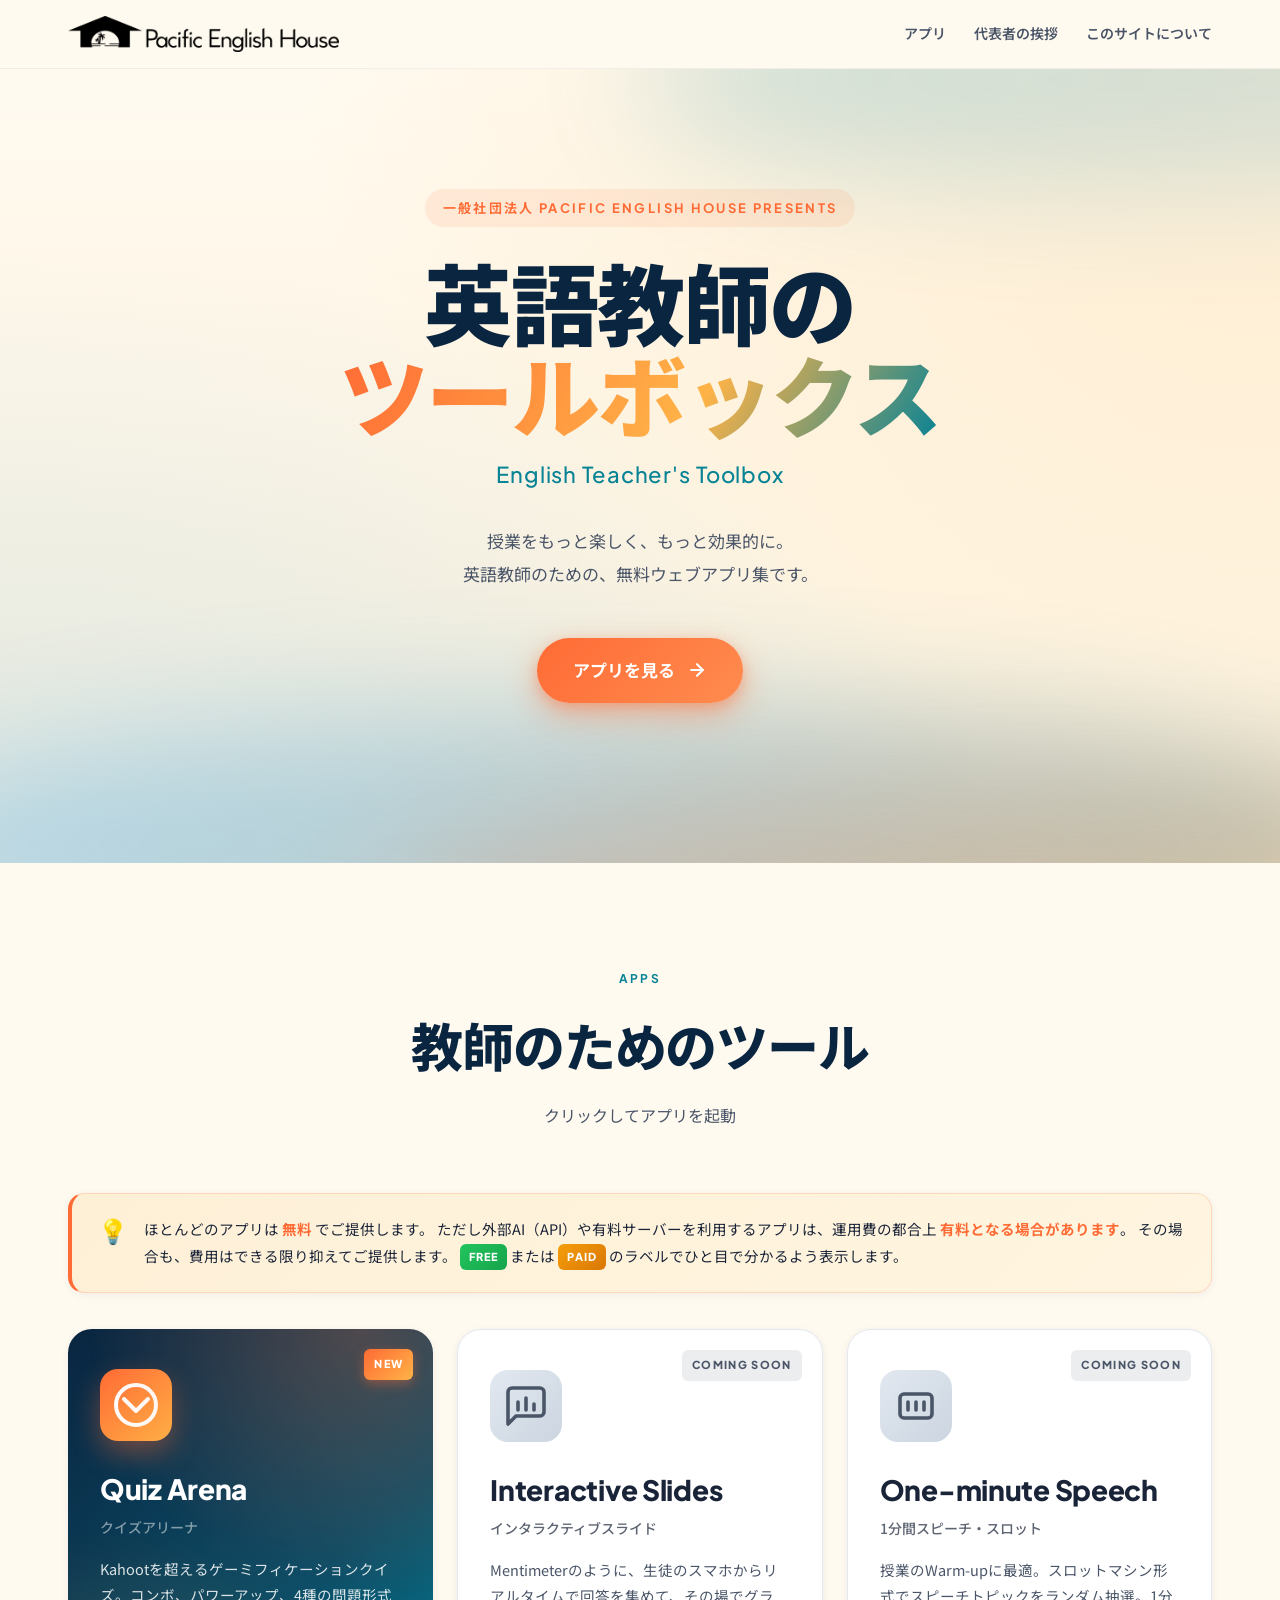
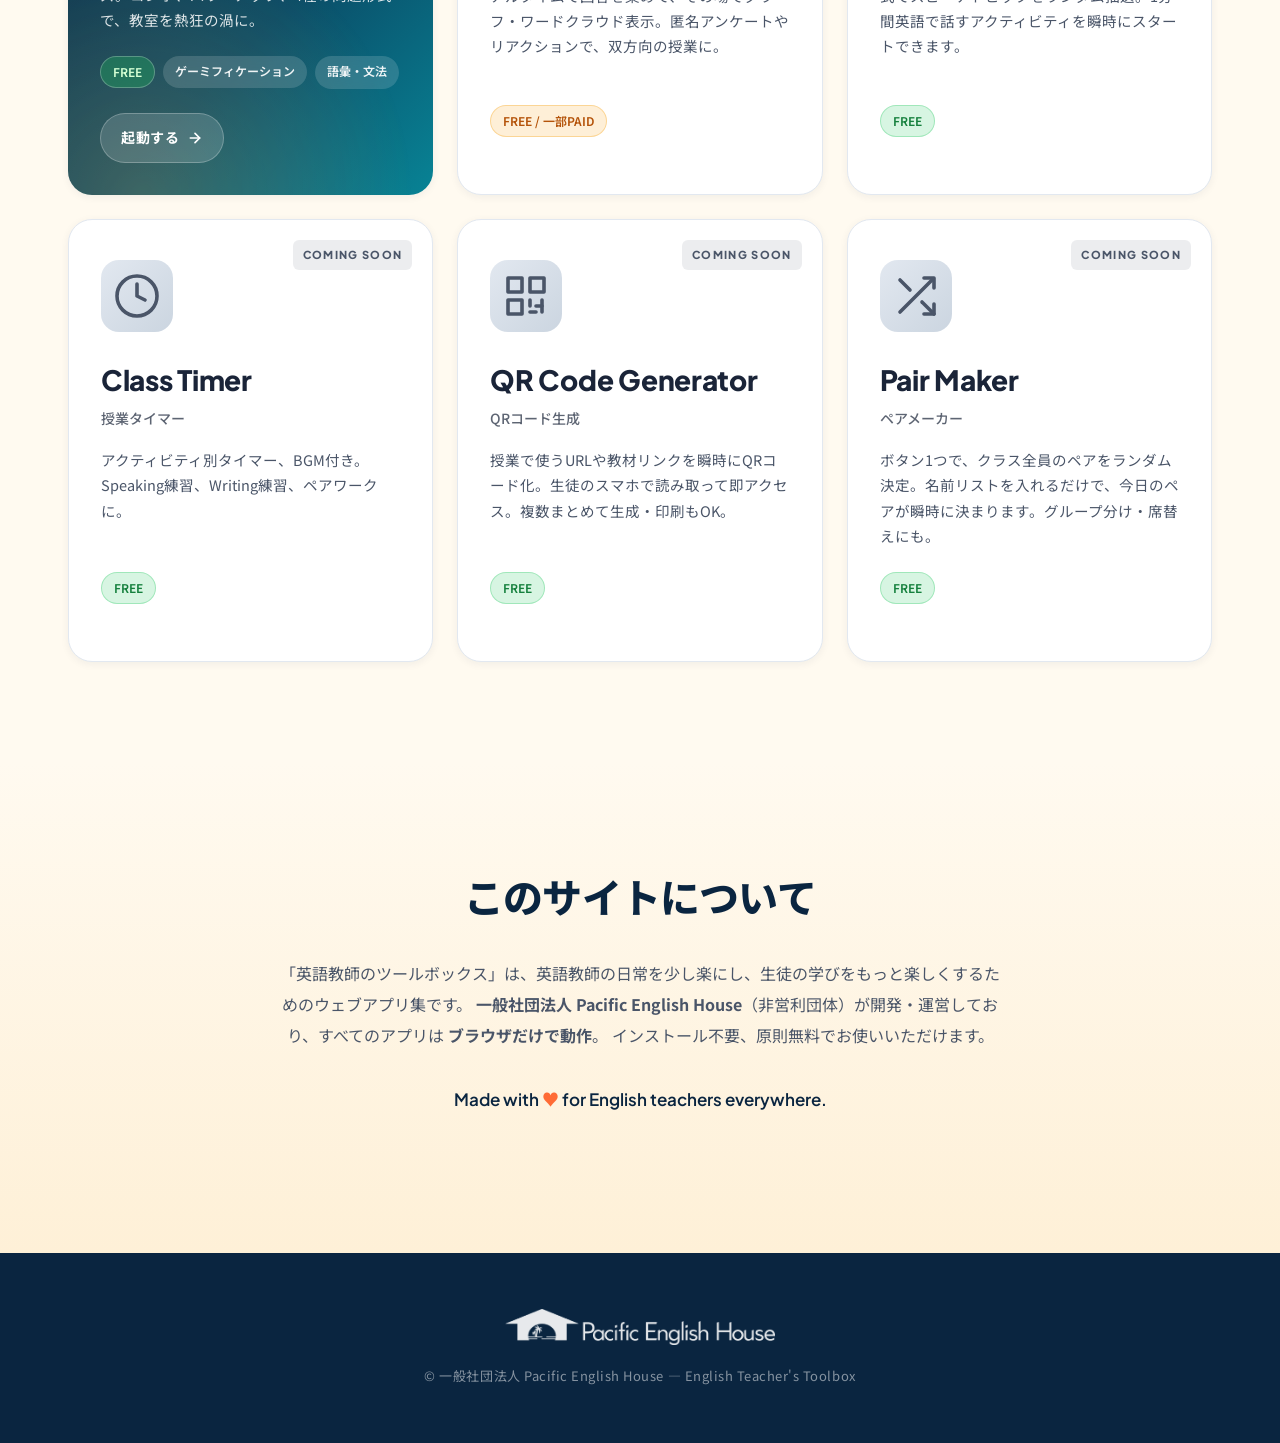
==== index.html @ d3c03cf7 "Initial commit: English Teacher's Toolbox with Quiz Arena - Main landing page with Pacific English H" ====
<!DOCTYPE html>
<html lang="ja">
<head>
  <meta charset="UTF-8" />
  <meta name="viewport" content="width=device-width, initial-scale=1.0" />
  <title>英語教師のツールボックス | English Teacher's Toolbox</title>
  <meta name="description" content="英語教師のためのウェブアプリ集。授業を盛り上げるゲーミフィケーションツールから、教材作成まで。" />
  <link rel="preconnect" href="https://fonts.googleapis.com" />
  <link rel="preconnect" href="https://fonts.gstatic.com" crossorigin />
  <link href="https://fonts.googleapis.com/css2?family=Plus+Jakarta+Sans:wght@400;500;600;700;800&family=Noto+Sans+JP:wght@400;500;700;900&display=swap" rel="stylesheet" />
  <link rel="stylesheet" href="styles/main.css" />
</head>
<body>
  <!-- Header -->
  <header class="site-header">
    <div class="header-inner">
      <a href="#" class="brand">
        <img src="PNG/PNG_Black/logo_black_side.png" alt="Pacific English House" class="brand-logo" />
      </a>
      <nav class="site-nav">
        <a href="#apps">アプリ</a>
        <a href="about.html">代表者の挨拶</a>
        <a href="#about">このサイトについて</a>
      </nav>
    </div>
  </header>

  <!-- Hero Section -->
  <section class="hero">
    <div class="hero-bg">
      <div class="hero-wave wave-1"></div>
      <div class="hero-wave wave-2"></div>
      <div class="hero-wave wave-3"></div>
    </div>
    <div class="hero-content">
      <span class="hero-eyebrow">一般社団法人 Pacific English House Presents</span>
      <h1 class="hero-title">
        英語教師の<br />
        <span class="hero-title-accent">ツールボックス</span>
      </h1>
      <p class="hero-subtitle">English Teacher's Toolbox</p>
      <p class="hero-description">
        授業をもっと楽しく、もっと効果的に。<br />
        英語教師のための、無料ウェブアプリ集です。
      </p>
      <a href="#apps" class="hero-cta">
        <span>アプリを見る</span>
        <svg width="20" height="20" viewBox="0 0 24 24" fill="none" stroke="currentColor" stroke-width="2.5" stroke-linecap="round" stroke-linejoin="round"><line x1="5" y1="12" x2="19" y2="12"></line><polyline points="12 5 19 12 12 19"></polyline></svg>
      </a>
    </div>
  </section>

  <!-- Apps Section -->
  <section id="apps" class="apps-section">
    <div class="section-header">
      <span class="section-eyebrow">Apps</span>
      <h2 class="section-title">教師のためのツール</h2>
      <p class="section-subtitle">クリックしてアプリを起動</p>
    </div>

    <div class="apps-pricing-note">
      <span class="apps-pricing-icon">💡</span>
      <p>
        ほとんどのアプリは <strong>無料</strong> でご提供します。
        ただし外部AI（API）や有料サーバーを利用するアプリは、運用費の都合上 <strong>有料となる場合があります</strong>。
        その場合も、費用はできる限り抑えてご提供します。
        <span class="apps-pricing-tag">FREE</span> または
        <span class="apps-pricing-tag tag-paid">PAID</span> のラベルでひと目で分かるよう表示します。
      </p>
    </div>

    <div class="apps-grid">
      <!-- Quiz Arena Card -->
      <a href="apps/quiz-arena/index.html" class="app-card app-card-featured">
        <div class="app-card-icon">
          <svg width="48" height="48" viewBox="0 0 24 24" fill="none" stroke="currentColor" stroke-width="2" stroke-linecap="round" stroke-linejoin="round">
            <path d="M6 9l6 6 6-6"/>
            <circle cx="12" cy="12" r="10"/>
          </svg>
          <div class="app-card-icon-bg"></div>
        </div>
        <div class="app-card-badge">NEW</div>
        <h3 class="app-card-title">Quiz Arena</h3>
        <p class="app-card-jp">クイズアリーナ</p>
        <p class="app-card-desc">
          Kahootを超えるゲーミフィケーションクイズ。コンボ、パワーアップ、4種の問題形式で、教室を熱狂の渦に。
        </p>
        <div class="app-card-tags">
          <span class="tag tag-free">FREE</span>
          <span class="tag">ゲーミフィケーション</span>
          <span class="tag">語彙・文法</span>
        </div>
        <div class="app-card-launch">
          起動する
          <svg width="16" height="16" viewBox="0 0 24 24" fill="none" stroke="currentColor" stroke-width="2.5" stroke-linecap="round" stroke-linejoin="round"><line x1="5" y1="12" x2="19" y2="12"></line><polyline points="12 5 19 12 12 19"></polyline></svg>
        </div>
      </a>

      <!-- Interactive Slides -->
      <div class="app-card app-card-coming">
        <div class="app-card-icon">
          <svg width="48" height="48" viewBox="0 0 24 24" fill="none" stroke="currentColor" stroke-width="1.8" stroke-linecap="round" stroke-linejoin="round">
            <path d="M21 15a2 2 0 0 1-2 2H7l-4 4V5a2 2 0 0 1 2-2h14a2 2 0 0 1 2 2z"/>
            <line x1="8" y1="10" x2="8" y2="14"/>
            <line x1="12" y1="8" x2="12" y2="14"/>
            <line x1="16" y1="11" x2="16" y2="14"/>
          </svg>
        </div>
        <div class="app-card-badge badge-soon">COMING SOON</div>
        <h3 class="app-card-title">Interactive Slides</h3>
        <p class="app-card-jp">インタラクティブスライド</p>
        <p class="app-card-desc">
          Mentimeterのように、生徒のスマホからリアルタイムで回答を集めて、その場でグラフ・ワードクラウド表示。匿名アンケートやリアクションで、双方向の授業に。
        </p>
        <div class="app-card-tags">
          <span class="tag tag-paid-soft">FREE / 一部PAID</span>
        </div>
      </div>

      <!-- One-minute Speech -->
      <div class="app-card app-card-coming">
        <div class="app-card-icon">
          <svg width="48" height="48" viewBox="0 0 24 24" fill="none" stroke="currentColor" stroke-width="1.8" stroke-linecap="round" stroke-linejoin="round">
            <rect x="4" y="6" width="16" height="12" rx="2"/>
            <line x1="8" y1="10" x2="8" y2="14"/>
            <line x1="12" y1="10" x2="12" y2="14"/>
            <line x1="16" y1="10" x2="16" y2="14"/>
          </svg>
        </div>
        <div class="app-card-badge badge-soon">COMING SOON</div>
        <h3 class="app-card-title">One-minute Speech</h3>
        <p class="app-card-jp">1分間スピーチ・スロット</p>
        <p class="app-card-desc">
          授業のWarm-upに最適。スロットマシン形式でスピーチトピックをランダム抽選。1分間英語で話すアクティビティを瞬時にスタートできます。
        </p>
        <div class="app-card-tags">
          <span class="tag tag-free">FREE</span>
        </div>
      </div>

      <!-- Class Timer (kept) -->
      <div class="app-card app-card-coming">
        <div class="app-card-icon">
          <svg width="48" height="48" viewBox="0 0 24 24" fill="none" stroke="currentColor" stroke-width="1.8" stroke-linecap="round" stroke-linejoin="round">
            <circle cx="12" cy="12" r="10"/>
            <polyline points="12 6 12 12 16 14"/>
          </svg>
        </div>
        <div class="app-card-badge badge-soon">COMING SOON</div>
        <h3 class="app-card-title">Class Timer</h3>
        <p class="app-card-jp">授業タイマー</p>
        <p class="app-card-desc">
          アクティビティ別タイマー、BGM付き。Speaking練習、Writing練習、ペアワークに。
        </p>
        <div class="app-card-tags">
          <span class="tag tag-free">FREE</span>
        </div>
      </div>

      <!-- QR Code Generator -->
      <div class="app-card app-card-coming">
        <div class="app-card-icon">
          <svg width="48" height="48" viewBox="0 0 24 24" fill="none" stroke="currentColor" stroke-width="1.8" stroke-linecap="round" stroke-linejoin="round">
            <rect x="3" y="3" width="7" height="7"/>
            <rect x="14" y="3" width="7" height="7"/>
            <rect x="3" y="14" width="7" height="7"/>
            <line x1="14" y1="14" x2="14" y2="17"/>
            <line x1="14" y1="20" x2="17" y2="20"/>
            <line x1="20" y1="14" x2="20" y2="20"/>
            <line x1="17" y1="17" x2="20" y2="17"/>
          </svg>
        </div>
        <div class="app-card-badge badge-soon">COMING SOON</div>
        <h3 class="app-card-title">QR Code Generator</h3>
        <p class="app-card-jp">QRコード生成</p>
        <p class="app-card-desc">
          授業で使うURLや教材リンクを瞬時にQRコード化。生徒のスマホで読み取って即アクセス。複数まとめて生成・印刷もOK。
        </p>
        <div class="app-card-tags">
          <span class="tag tag-free">FREE</span>
        </div>
      </div>

      <!-- Pair Maker -->
      <div class="app-card app-card-coming">
        <div class="app-card-icon">
          <svg width="48" height="48" viewBox="0 0 24 24" fill="none" stroke="currentColor" stroke-width="1.8" stroke-linecap="round" stroke-linejoin="round">
            <path d="M16 3h5v5"/>
            <path d="M4 20l16-16"/>
            <path d="M21 16v5h-5"/>
            <path d="M15 15l6 6"/>
            <path d="M4 4l5 5"/>
          </svg>
        </div>
        <div class="app-card-badge badge-soon">COMING SOON</div>
        <h3 class="app-card-title">Pair Maker</h3>
        <p class="app-card-jp">ペアメーカー</p>
        <p class="app-card-desc">
          ボタン1つで、クラス全員のペアをランダム決定。名前リストを入れるだけで、今日のペアが瞬時に決まります。グループ分け・席替えにも。
        </p>
        <div class="app-card-tags">
          <span class="tag tag-free">FREE</span>
        </div>
      </div>
    </div>
  </section>

  <!-- About Section -->
  <section id="about" class="about-section">
    <div class="about-content">
      <h2>このサイトについて</h2>
      <p>
        「英語教師のツールボックス」は、英語教師の日常を少し楽にし、生徒の学びをもっと楽しくするためのウェブアプリ集です。
        <strong>一般社団法人 Pacific English House</strong>（非営利団体）が開発・運営しており、すべてのアプリは <strong>ブラウザだけで動作</strong>。
        インストール不要、原則無料でお使いいただけます。
      </p>
      <p class="about-tagline">
        Made with <span class="heart">♥</span> for English teachers everywhere.
      </p>
    </div>
  </section>

  <footer class="site-footer">
    <div class="footer-inner">
      <img src="PNG/PNG_White/logo_white_side.png" alt="Pacific English House" class="footer-logo" />
      <p class="footer-text">© 一般社団法人 Pacific English House — English Teacher's Toolbox</p>
    </div>
  </footer>

  <script src="scripts/main.js"></script>
</body>
</html>
---- styles/main.css ----
/* ==========================================================================
   English Teacher's Toolbox — Main Page Styles
   Pacific theme: ocean blues, sunset corals, palm-warm cream
   ========================================================================== */

:root {
  --color-deep: #0a2540;
  --color-ocean: #0a4d68;
  --color-teal: #088395;
  --color-sky: #5fbdff;
  --color-sand: #fdf6e3;
  --color-cream: #fffaf0;
  --color-coral: #ff6b35;
  --color-sunset: #ffb347;
  --color-text: #1a2438;
  --color-text-soft: #4a5568;
  --color-border: #e2e8f0;

  --font-display: 'Plus Jakarta Sans', 'Noto Sans JP', system-ui, sans-serif;
  --font-jp: 'Noto Sans JP', 'Plus Jakarta Sans', sans-serif;

  --shadow-sm: 0 2px 8px rgba(10, 37, 64, 0.06);
  --shadow-md: 0 8px 24px rgba(10, 37, 64, 0.10);
  --shadow-lg: 0 24px 48px rgba(10, 37, 64, 0.18);

  --radius-sm: 8px;
  --radius-md: 16px;
  --radius-lg: 24px;
  --radius-xl: 32px;
}

* {
  margin: 0;
  padding: 0;
  box-sizing: border-box;
}

html { scroll-behavior: smooth; }

body {
  font-family: var(--font-jp);
  color: var(--color-text);
  background: var(--color-cream);
  line-height: 1.7;
  -webkit-font-smoothing: antialiased;
  -moz-osx-font-smoothing: grayscale;
  overflow-x: hidden;
}

a { color: inherit; text-decoration: none; }

/* ============================ Header ============================ */
.site-header {
  position: sticky;
  top: 0;
  z-index: 100;
  background: rgba(255, 250, 240, 0.85);
  backdrop-filter: saturate(180%) blur(20px);
  -webkit-backdrop-filter: saturate(180%) blur(20px);
  border-bottom: 1px solid rgba(10, 37, 64, 0.06);
}

.header-inner {
  max-width: 1200px;
  margin: 0 auto;
  padding: 16px 28px;
  display: flex;
  align-items: center;
  justify-content: space-between;
  gap: 24px;
}

.brand {
  display: flex;
  align-items: center;
  flex-shrink: 0;
}

.brand-logo {
  height: 36px;
  width: auto;
  display: block;
}

.site-nav {
  display: flex;
  gap: 28px;
  font-size: 14px;
  font-weight: 600;
  color: var(--color-text-soft);
}

.site-nav a {
  position: relative;
  transition: color 0.2s ease;
}

.site-nav a:hover { color: var(--color-coral); }

@media (max-width: 640px) {
  .site-nav { display: none; }
  .brand-logo { height: 28px; }
}

/* ============================ Hero ============================ */
.hero {
  position: relative;
  padding: 120px 28px 160px;
  overflow: hidden;
  background:
    radial-gradient(ellipse at top right, rgba(255, 179, 71, 0.18), transparent 55%),
    radial-gradient(ellipse at bottom left, rgba(95, 189, 255, 0.20), transparent 55%),
    linear-gradient(180deg, #fffaf0 0%, #fef0d7 100%);
}

.hero-bg {
  position: absolute;
  inset: 0;
  pointer-events: none;
  z-index: 0;
}

.hero-wave {
  position: absolute;
  left: -10%;
  right: -10%;
  height: 280px;
  border-radius: 50%;
  opacity: 0.45;
  filter: blur(60px);
}

.wave-1 {
  bottom: -120px;
  background: linear-gradient(120deg, #5fbdff 0%, #0a4d68 100%);
  opacity: 0.30;
}

.wave-2 {
  bottom: -200px;
  background: linear-gradient(120deg, #ff6b35 0%, #ffb347 100%);
  opacity: 0.18;
  left: 30%;
  right: -30%;
}

.wave-3 {
  top: -100px;
  right: -30%;
  left: 50%;
  height: 220px;
  background: linear-gradient(120deg, #088395 0%, #5fbdff 100%);
  opacity: 0.20;
}

.hero-content {
  position: relative;
  z-index: 1;
  max-width: 880px;
  margin: 0 auto;
  text-align: center;
}

.hero-eyebrow {
  display: inline-block;
  font-family: var(--font-display);
  font-size: 13px;
  font-weight: 700;
  letter-spacing: 0.18em;
  text-transform: uppercase;
  color: var(--color-coral);
  background: rgba(255, 107, 53, 0.10);
  padding: 8px 18px;
  border-radius: 999px;
  margin-bottom: 28px;
}

.hero-title {
  font-family: var(--font-jp);
  font-size: clamp(44px, 7vw, 88px);
  font-weight: 900;
  line-height: 1.05;
  letter-spacing: -0.02em;
  color: var(--color-deep);
  margin-bottom: 16px;
}

.hero-title-accent {
  background: linear-gradient(120deg, #ff6b35 0%, #ffb347 60%, #088395 100%);
  -webkit-background-clip: text;
  background-clip: text;
  -webkit-text-fill-color: transparent;
  display: inline-block;
}

.hero-subtitle {
  font-family: var(--font-display);
  font-size: clamp(18px, 2vw, 22px);
  font-weight: 500;
  color: var(--color-teal);
  letter-spacing: 0.04em;
  margin-bottom: 32px;
}

.hero-description {
  font-size: 17px;
  color: var(--color-text-soft);
  margin-bottom: 48px;
  line-height: 1.9;
}

.hero-cta {
  display: inline-flex;
  align-items: center;
  gap: 12px;
  padding: 18px 36px;
  font-family: var(--font-display);
  font-size: 17px;
  font-weight: 700;
  color: white;
  background: linear-gradient(135deg, #ff6b35 0%, #ff8c4f 100%);
  border-radius: 999px;
  box-shadow: 0 12px 32px rgba(255, 107, 53, 0.40), 0 4px 12px rgba(255, 107, 53, 0.30);
  transition: all 0.25s ease;
}

.hero-cta:hover {
  transform: translateY(-3px);
  box-shadow: 0 20px 40px rgba(255, 107, 53, 0.50), 0 6px 16px rgba(255, 107, 53, 0.35);
}

.hero-cta:hover svg { transform: translateX(4px); }
.hero-cta svg { transition: transform 0.25s ease; }

/* ============================ Section common ============================ */
.section-header {
  text-align: center;
  margin-bottom: 64px;
}

.section-eyebrow {
  display: inline-block;
  font-family: var(--font-display);
  font-size: 12px;
  font-weight: 700;
  letter-spacing: 0.2em;
  text-transform: uppercase;
  color: var(--color-teal);
  margin-bottom: 12px;
}

.section-title {
  font-size: clamp(32px, 4.5vw, 52px);
  font-weight: 800;
  letter-spacing: -0.02em;
  color: var(--color-deep);
  margin-bottom: 12px;
}

.section-subtitle {
  font-size: 16px;
  color: var(--color-text-soft);
}

/* ============================ Apps Grid ============================ */
.apps-section {
  padding: 100px 28px;
  max-width: 1200px;
  margin: 0 auto;
}

.apps-grid {
  display: grid;
  grid-template-columns: repeat(auto-fit, minmax(280px, 1fr));
  gap: 24px;
}

/* Pricing notice */
.apps-pricing-note {
  display: flex;
  align-items: flex-start;
  gap: 16px;
  padding: 22px 26px;
  margin-bottom: 36px;
  background: linear-gradient(135deg, #fef0d7 0%, #fff5e0 100%);
  border: 1px solid rgba(255, 107, 53, 0.20);
  border-left: 4px solid var(--color-coral);
  border-radius: 16px;
  box-shadow: var(--shadow-sm);
}

.apps-pricing-icon {
  font-size: 24px;
  line-height: 1;
  flex-shrink: 0;
  margin-top: 2px;
}

.apps-pricing-note p {
  font-size: 14.5px;
  line-height: 1.85;
  color: var(--color-text);
  margin: 0;
}

.apps-pricing-note strong {
  color: var(--color-coral);
  font-weight: 700;
}

.apps-pricing-tag {
  display: inline-block;
  font-family: var(--font-display);
  font-size: 11px;
  font-weight: 800;
  letter-spacing: 0.10em;
  padding: 3px 9px;
  border-radius: 6px;
  background: linear-gradient(135deg, #22c55e 0%, #16a34a 100%);
  color: white;
  vertical-align: 1px;
}

.apps-pricing-tag.tag-paid {
  background: linear-gradient(135deg, #f59e0b 0%, #d97706 100%);
}

/* FREE / PAID tags inside cards */
.tag-free {
  background: rgba(34, 197, 94, 0.18) !important;
  color: #15803d !important;
  border: 1px solid rgba(34, 197, 94, 0.30);
}

.app-card-featured .tag-free {
  background: rgba(34, 197, 94, 0.30) !important;
  color: #d4ffd4 !important;
  border-color: rgba(255, 255, 255, 0.25);
}

.tag-paid-soft {
  background: rgba(245, 158, 11, 0.16) !important;
  color: #b45309 !important;
  border: 1px solid rgba(245, 158, 11, 0.32);
}

.app-card {
  position: relative;
  background: white;
  border-radius: var(--radius-lg);
  padding: 40px 32px 32px;
  box-shadow: var(--shadow-sm);
  border: 1px solid var(--color-border);
  transition: all 0.3s cubic-bezier(0.16, 1, 0.3, 1);
  overflow: hidden;
  display: flex;
  flex-direction: column;
}

.app-card::before {
  content: '';
  position: absolute;
  inset: 0;
  background: linear-gradient(135deg, transparent 0%, rgba(95, 189, 255, 0.04) 100%);
  pointer-events: none;
  opacity: 0;
  transition: opacity 0.3s ease;
}

.app-card:hover::before { opacity: 1; }

.app-card-featured {
  background: linear-gradient(135deg, #0a2540 0%, #0a4d68 60%, #088395 100%);
  color: white;
  border: none;
  cursor: pointer;
  transform-origin: center bottom;
}

.app-card-featured::after {
  content: '';
  position: absolute;
  inset: 0;
  background:
    radial-gradient(circle at 80% 0%, rgba(255, 107, 53, 0.40), transparent 50%),
    radial-gradient(circle at 20% 100%, rgba(255, 179, 71, 0.30), transparent 50%);
  pointer-events: none;
  opacity: 0.7;
  transition: opacity 0.3s ease;
}

.app-card-featured:hover {
  transform: translateY(-6px) scale(1.01);
  box-shadow: 0 32px 64px rgba(10, 37, 64, 0.30);
}

.app-card-featured:hover::after { opacity: 1; }

.app-card-coming {
  opacity: 0.78;
  cursor: not-allowed;
}

.app-card-coming:hover {
  transform: translateY(-2px);
  box-shadow: var(--shadow-md);
}

.app-card-icon {
  position: relative;
  width: 72px;
  height: 72px;
  border-radius: 18px;
  display: flex;
  align-items: center;
  justify-content: center;
  margin-bottom: 24px;
  background: linear-gradient(135deg, #fef0d7 0%, #ffd9b8 100%);
  color: var(--color-coral);
}

.app-card-featured .app-card-icon {
  background: linear-gradient(135deg, #ff6b35 0%, #ffb347 100%);
  color: white;
  box-shadow: 0 12px 28px rgba(255, 107, 53, 0.40);
}

.app-card-coming .app-card-icon {
  background: linear-gradient(135deg, #e2e8f0 0%, #cbd5e0 100%);
  color: var(--color-text-soft);
}

.app-card-badge {
  position: absolute;
  top: 20px;
  right: 20px;
  font-family: var(--font-display);
  font-size: 11px;
  font-weight: 800;
  letter-spacing: 0.12em;
  padding: 6px 10px;
  border-radius: 6px;
  background: linear-gradient(135deg, #ff6b35 0%, #ffb347 100%);
  color: white;
  z-index: 2;
  box-shadow: 0 4px 12px rgba(255, 107, 53, 0.40);
}

.badge-soon {
  background: rgba(74, 85, 104, 0.10);
  color: var(--color-text-soft);
  box-shadow: none;
}

.app-card-title {
  font-family: var(--font-display);
  font-size: 28px;
  font-weight: 800;
  letter-spacing: -0.01em;
  margin-bottom: 4px;
  position: relative;
  z-index: 1;
}

.app-card-jp {
  font-size: 14px;
  font-weight: 500;
  opacity: 0.7;
  margin-bottom: 16px;
  position: relative;
  z-index: 1;
}

.app-card-featured .app-card-jp { color: rgba(255, 255, 255, 0.7); }

.app-card-desc {
  font-size: 14.5px;
  line-height: 1.75;
  margin-bottom: 24px;
  flex-grow: 1;
  position: relative;
  z-index: 1;
}

.app-card-featured .app-card-desc { color: rgba(255, 255, 255, 0.85); }
.app-card-coming .app-card-desc { color: var(--color-text-soft); }

.app-card-tags {
  display: flex;
  flex-wrap: wrap;
  gap: 8px;
  margin-bottom: 24px;
  position: relative;
  z-index: 1;
}

.tag {
  display: inline-block;
  font-size: 12px;
  font-weight: 600;
  padding: 5px 12px;
  border-radius: 999px;
  background: rgba(255, 255, 255, 0.15);
  color: rgba(255, 255, 255, 0.92);
  backdrop-filter: blur(10px);
}

.app-card-launch {
  display: inline-flex;
  align-items: center;
  gap: 8px;
  font-family: var(--font-display);
  font-size: 14px;
  font-weight: 700;
  letter-spacing: 0.04em;
  color: white;
  position: relative;
  z-index: 1;
  align-self: flex-start;
  padding: 12px 20px;
  background: rgba(255, 255, 255, 0.15);
  border-radius: 999px;
  border: 1px solid rgba(255, 255, 255, 0.25);
  transition: all 0.25s ease;
}

.app-card-featured:hover .app-card-launch {
  background: white;
  color: var(--color-deep);
}

.app-card-featured:hover .app-card-launch svg { transform: translateX(4px); }
.app-card-launch svg { transition: transform 0.25s ease; }

/* ============================ About ============================ */
.about-section {
  padding: 100px 28px 120px;
  background: linear-gradient(180deg, var(--color-cream) 0%, #fef0d7 100%);
}

.about-content {
  max-width: 720px;
  margin: 0 auto;
  text-align: center;
}

.about-content h2 {
  font-size: clamp(28px, 4vw, 40px);
  font-weight: 800;
  color: var(--color-deep);
  margin-bottom: 28px;
  letter-spacing: -0.02em;
}

.about-content p {
  font-size: 16px;
  color: var(--color-text-soft);
  margin-bottom: 16px;
  line-height: 1.95;
}

.about-tagline {
  font-family: var(--font-display);
  font-size: 17px !important;
  font-weight: 600;
  color: var(--color-deep) !important;
  margin-top: 32px !important;
}

.heart {
  color: var(--color-coral);
  display: inline-block;
  animation: heartbeat 1.6s ease-in-out infinite;
}

@keyframes heartbeat {
  0%, 100% { transform: scale(1); }
  50% { transform: scale(1.2); }
}

/* ============================ Footer ============================ */
.site-footer {
  background: var(--color-deep);
  padding: 56px 28px;
  text-align: center;
}

.footer-inner {
  max-width: 1200px;
  margin: 0 auto;
  display: flex;
  flex-direction: column;
  align-items: center;
  gap: 20px;
}

.footer-logo {
  height: 36px;
  opacity: 0.9;
}

.footer-text {
  font-size: 13px;
  color: rgba(255, 255, 255, 0.5);
  letter-spacing: 0.04em;
}

/* ============================ Reveal animation ============================ */
.reveal {
  opacity: 0;
  transform: translateY(24px);
  transition: opacity 0.8s ease, transform 0.8s cubic-bezier(0.16, 1, 0.3, 1);
}

.reveal.is-visible {
  opacity: 1;
  transform: translateY(0);
}
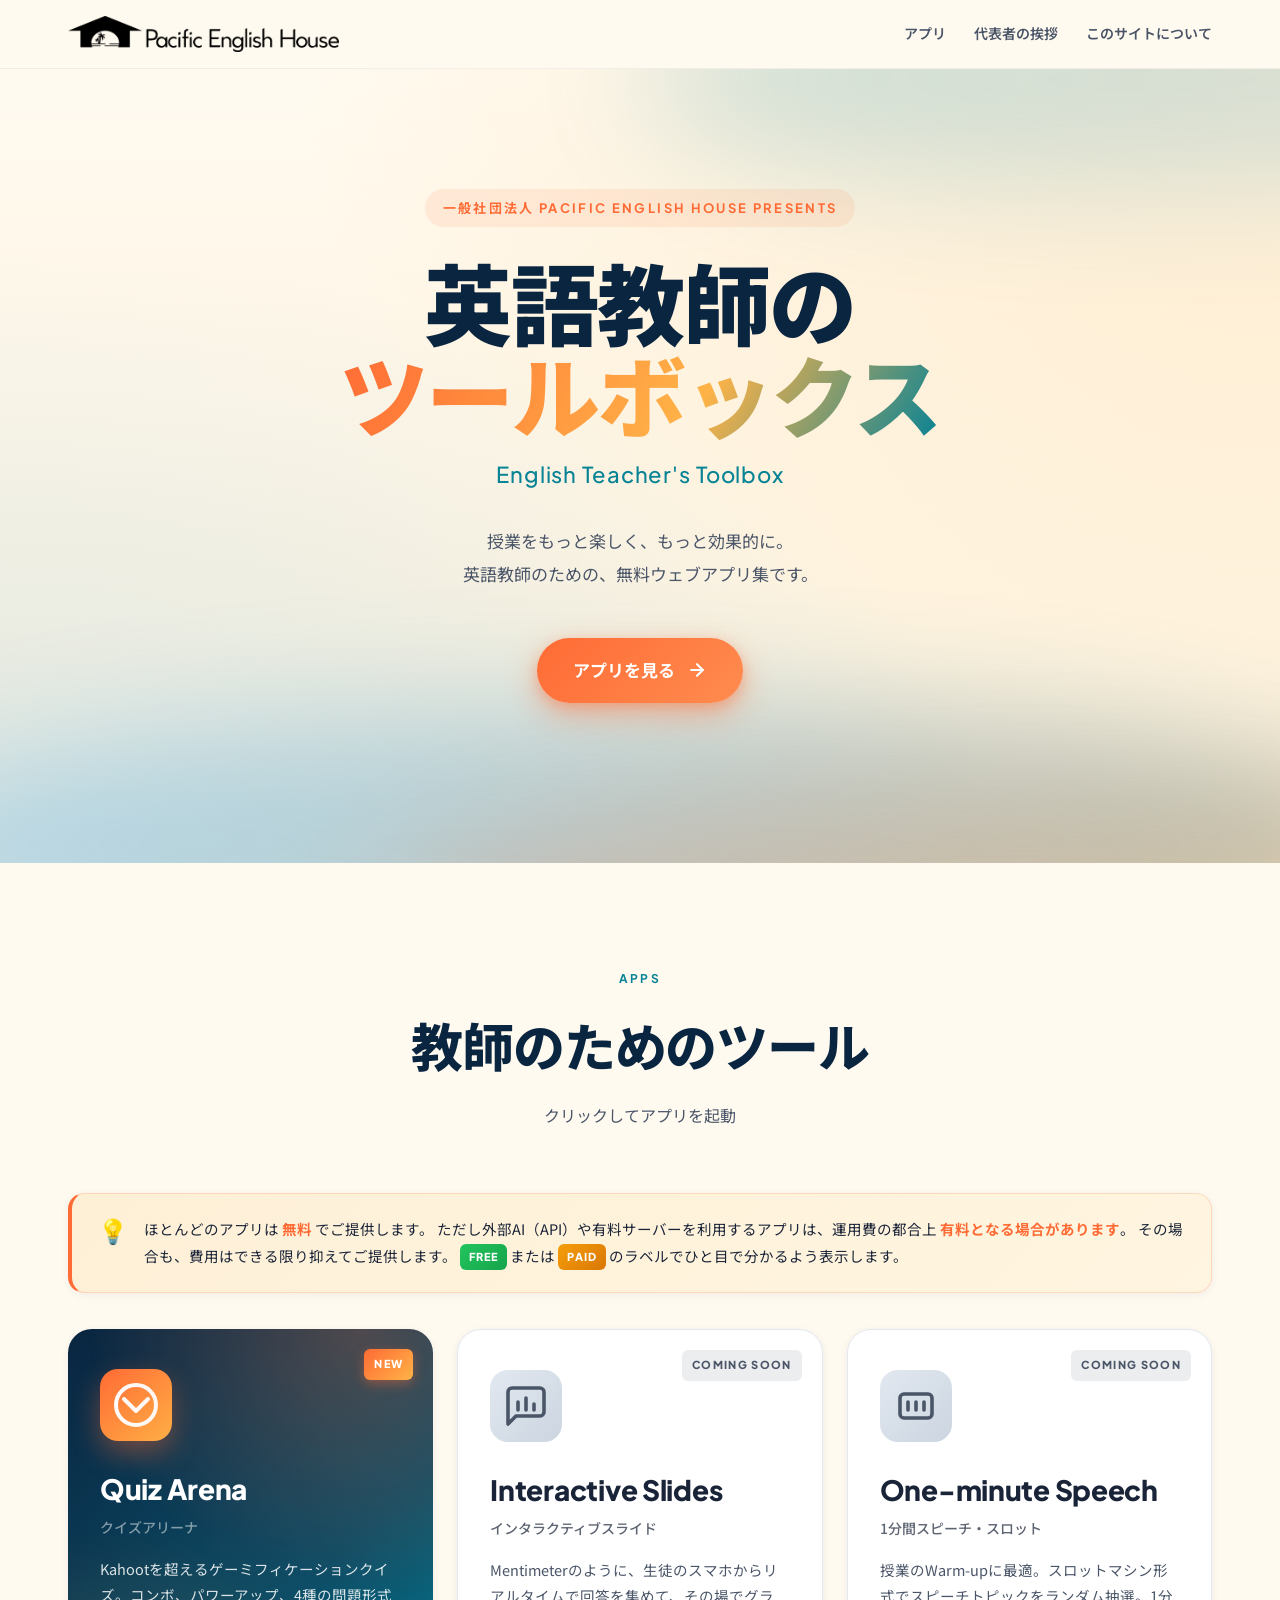
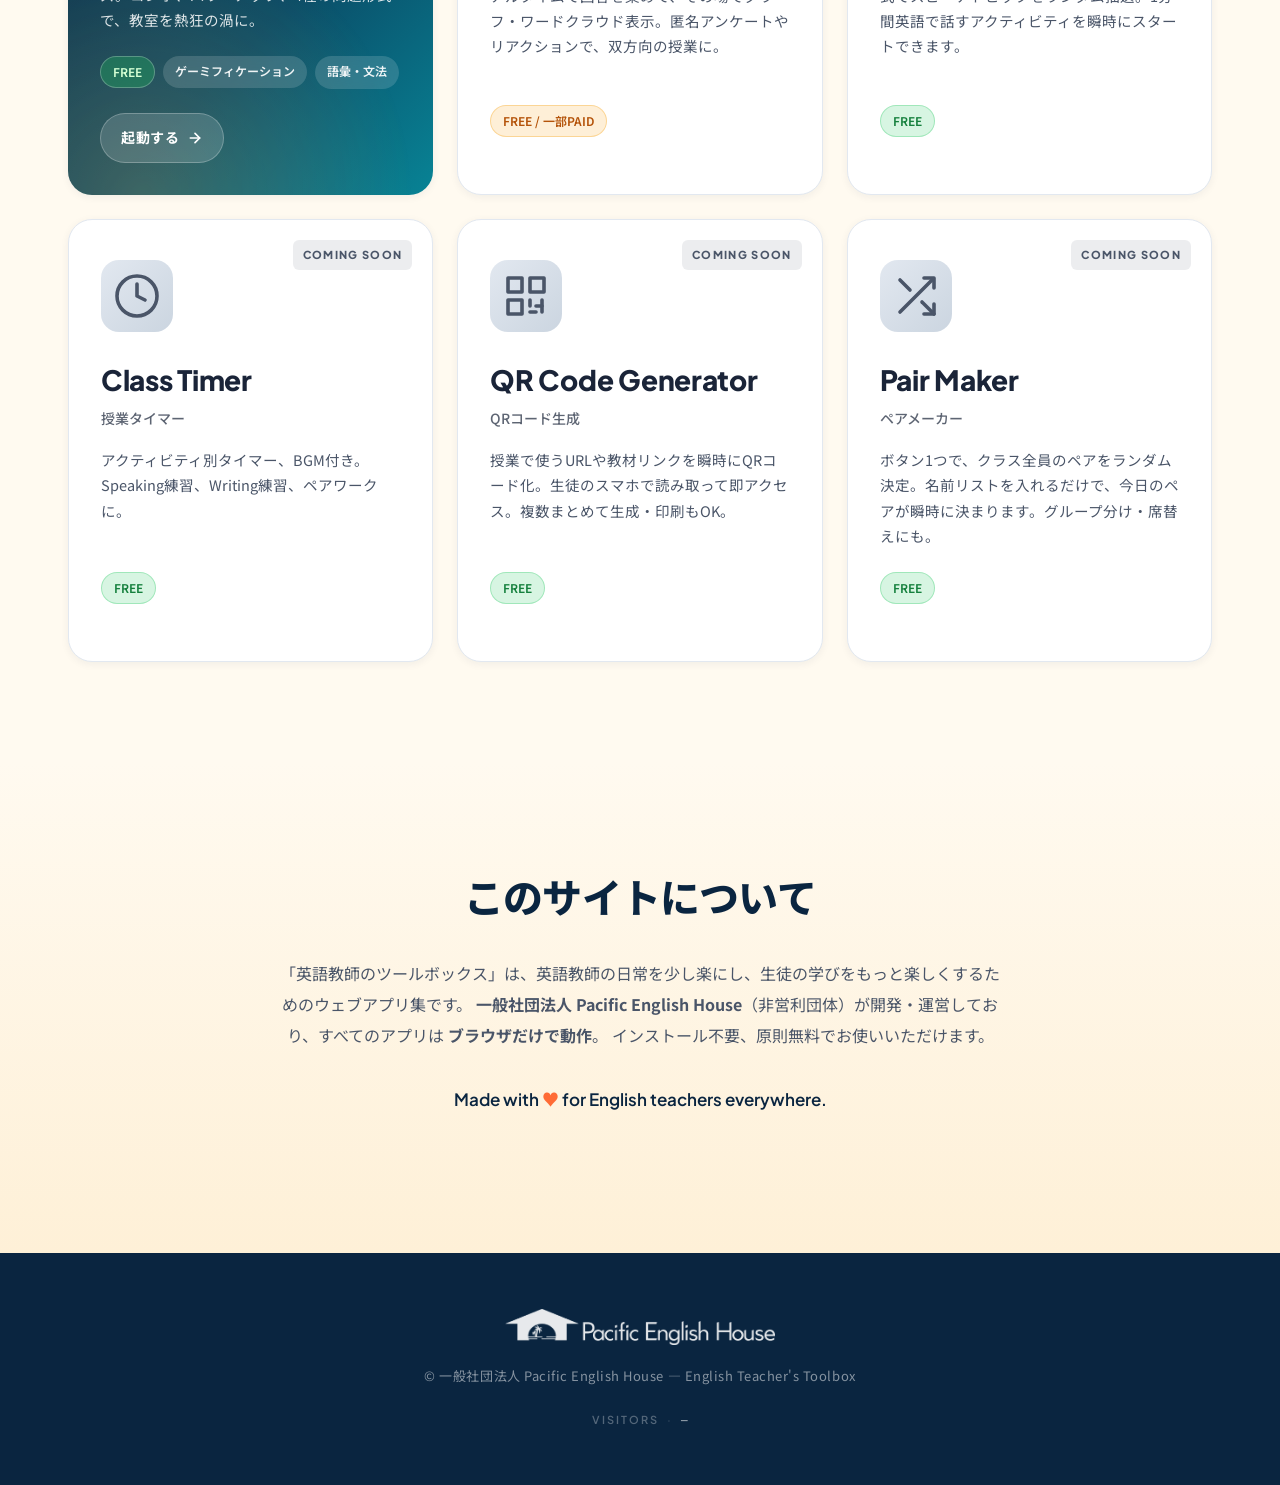
==== commit abc6707b: "feat: メインページ下部に控えめなビジターカウンターを追加 無料の公開APIを利用 (abacus.jasoncameron.dev)。バックエンド構築不要。 取得失敗時はDOMを非表示にして静か" ====
--- a/index.html
+++ b/index.html
@@ -17,7 +17,12 @@
       <a href="#" class="brand">
         <img src="PNG/PNG_Black/logo_black_side.png" alt="Pacific English House" class="brand-logo" />
       </a>
-      <nav class="site-nav">
+      <button class="nav-toggle" aria-label="メニューを開閉" aria-expanded="false" aria-controls="siteNav">
+        <span class="nav-toggle-bar"></span>
+        <span class="nav-toggle-bar"></span>
+        <span class="nav-toggle-bar"></span>
+      </button>
+      <nav id="siteNav" class="site-nav">
         <a href="#apps">アプリ</a>
         <a href="about.html">代表者の挨拶</a>
         <a href="#about">このサイトについて</a>
@@ -224,6 +229,11 @@
     <div class="footer-inner">
       <img src="PNG/PNG_White/logo_white_side.png" alt="Pacific English House" class="footer-logo" />
       <p class="footer-text">© 一般社団法人 Pacific English House — English Teacher's Toolbox</p>
+      <p class="visitor-counter" id="visitorCounter" hidden>
+        <span class="visitor-label">VISITORS</span>
+        <span class="visitor-dot">·</span>
+        <span class="visitor-count" id="visitorCount">—</span>
+      </p>
     </div>
   </footer>
 
--- a/styles/main.css
+++ b/styles/main.css
@@ -68,6 +68,7 @@
   align-items: center;
   justify-content: space-between;
   gap: 24px;
+  position: relative;
 }
 
 .brand {
@@ -97,8 +98,97 @@
 
 .site-nav a:hover { color: var(--color-coral); }
 
-@media (max-width: 640px) {
-  .site-nav { display: none; }
+/* Hamburger toggle (mobile only) */
+.nav-toggle {
+  display: none;
+  width: 44px;
+  height: 44px;
+  background: transparent;
+  border: 1px solid var(--color-border);
+  border-radius: 10px;
+  cursor: pointer;
+  position: relative;
+  flex-shrink: 0;
+  padding: 0;
+}
+
+.nav-toggle-bar {
+  position: absolute;
+  left: 50%;
+  width: 20px;
+  height: 2px;
+  background: var(--color-deep);
+  border-radius: 2px;
+  transform: translateX(-50%);
+  transition: top 0.25s ease, transform 0.25s ease, opacity 0.2s ease;
+}
+
+.nav-toggle-bar:nth-child(1) { top: 14px; }
+.nav-toggle-bar:nth-child(2) { top: 21px; }
+.nav-toggle-bar:nth-child(3) { top: 28px; }
+
+.nav-toggle.is-open .nav-toggle-bar:nth-child(1) {
+  top: 21px;
+  transform: translateX(-50%) rotate(45deg);
+}
+.nav-toggle.is-open .nav-toggle-bar:nth-child(2) { opacity: 0; }
+.nav-toggle.is-open .nav-toggle-bar:nth-child(3) {
+  top: 21px;
+  transform: translateX(-50%) rotate(-45deg);
+}
+
+/* Tablet and Mobile (≤900px): show hamburger, hide inline nav */
+@media (max-width: 900px) {
+  .nav-toggle { display: block; }
+
+  .site-nav {
+    position: absolute;
+    top: 100%;
+    left: 16px;
+    right: 16px;
+    margin-top: 8px;
+    flex-direction: column;
+    gap: 4px;
+    padding: 12px;
+    background: rgba(255, 250, 240, 0.98);
+    backdrop-filter: saturate(180%) blur(20px);
+    -webkit-backdrop-filter: saturate(180%) blur(20px);
+    border: 1px solid rgba(10, 37, 64, 0.08);
+    border-radius: 16px;
+    box-shadow: 0 16px 40px rgba(10, 37, 64, 0.18);
+    transform: translateY(-12px) scale(0.98);
+    transform-origin: top right;
+    opacity: 0;
+    pointer-events: none;
+    transition: transform 0.25s cubic-bezier(0.16, 1, 0.3, 1), opacity 0.2s ease;
+    z-index: 50;
+  }
+
+  .site-nav.is-open {
+    transform: translateY(0) scale(1);
+    opacity: 1;
+    pointer-events: auto;
+  }
+
+  .site-nav a {
+    display: block;
+    padding: 14px 18px;
+    font-size: 16px;
+    color: var(--color-deep);
+    border-radius: 10px;
+  }
+
+  .site-nav a:hover,
+  .site-nav a.is-current {
+    background: rgba(255, 107, 53, 0.10);
+    color: var(--color-coral);
+  }
+
+  .site-nav a.is-current::after { display: none; }
+}
+
+@media (max-width: 480px) {
+  .header-inner { padding: 14px 16px; gap: 12px; }
   .brand-logo { height: 28px; }
 }
 
@@ -605,6 +695,29 @@
   letter-spacing: 0.04em;
 }
 
+.visitor-counter {
+  margin-top: 4px;
+  display: inline-flex;
+  align-items: center;
+  gap: 8px;
+  font-family: var(--font-display);
+  font-size: 11px;
+  font-weight: 600;
+  letter-spacing: 0.18em;
+  color: rgba(255, 255, 255, 0.30);
+}
+
+.visitor-counter .visitor-count {
+  font-family: 'JetBrains Mono', ui-monospace, monospace;
+  font-weight: 600;
+  letter-spacing: 0.04em;
+  color: rgba(255, 255, 255, 0.55);
+}
+
+.visitor-counter .visitor-dot {
+  opacity: 0.50;
+}
+
 /* ============================ Reveal animation ============================ */
 .reveal {
   opacity: 0;
